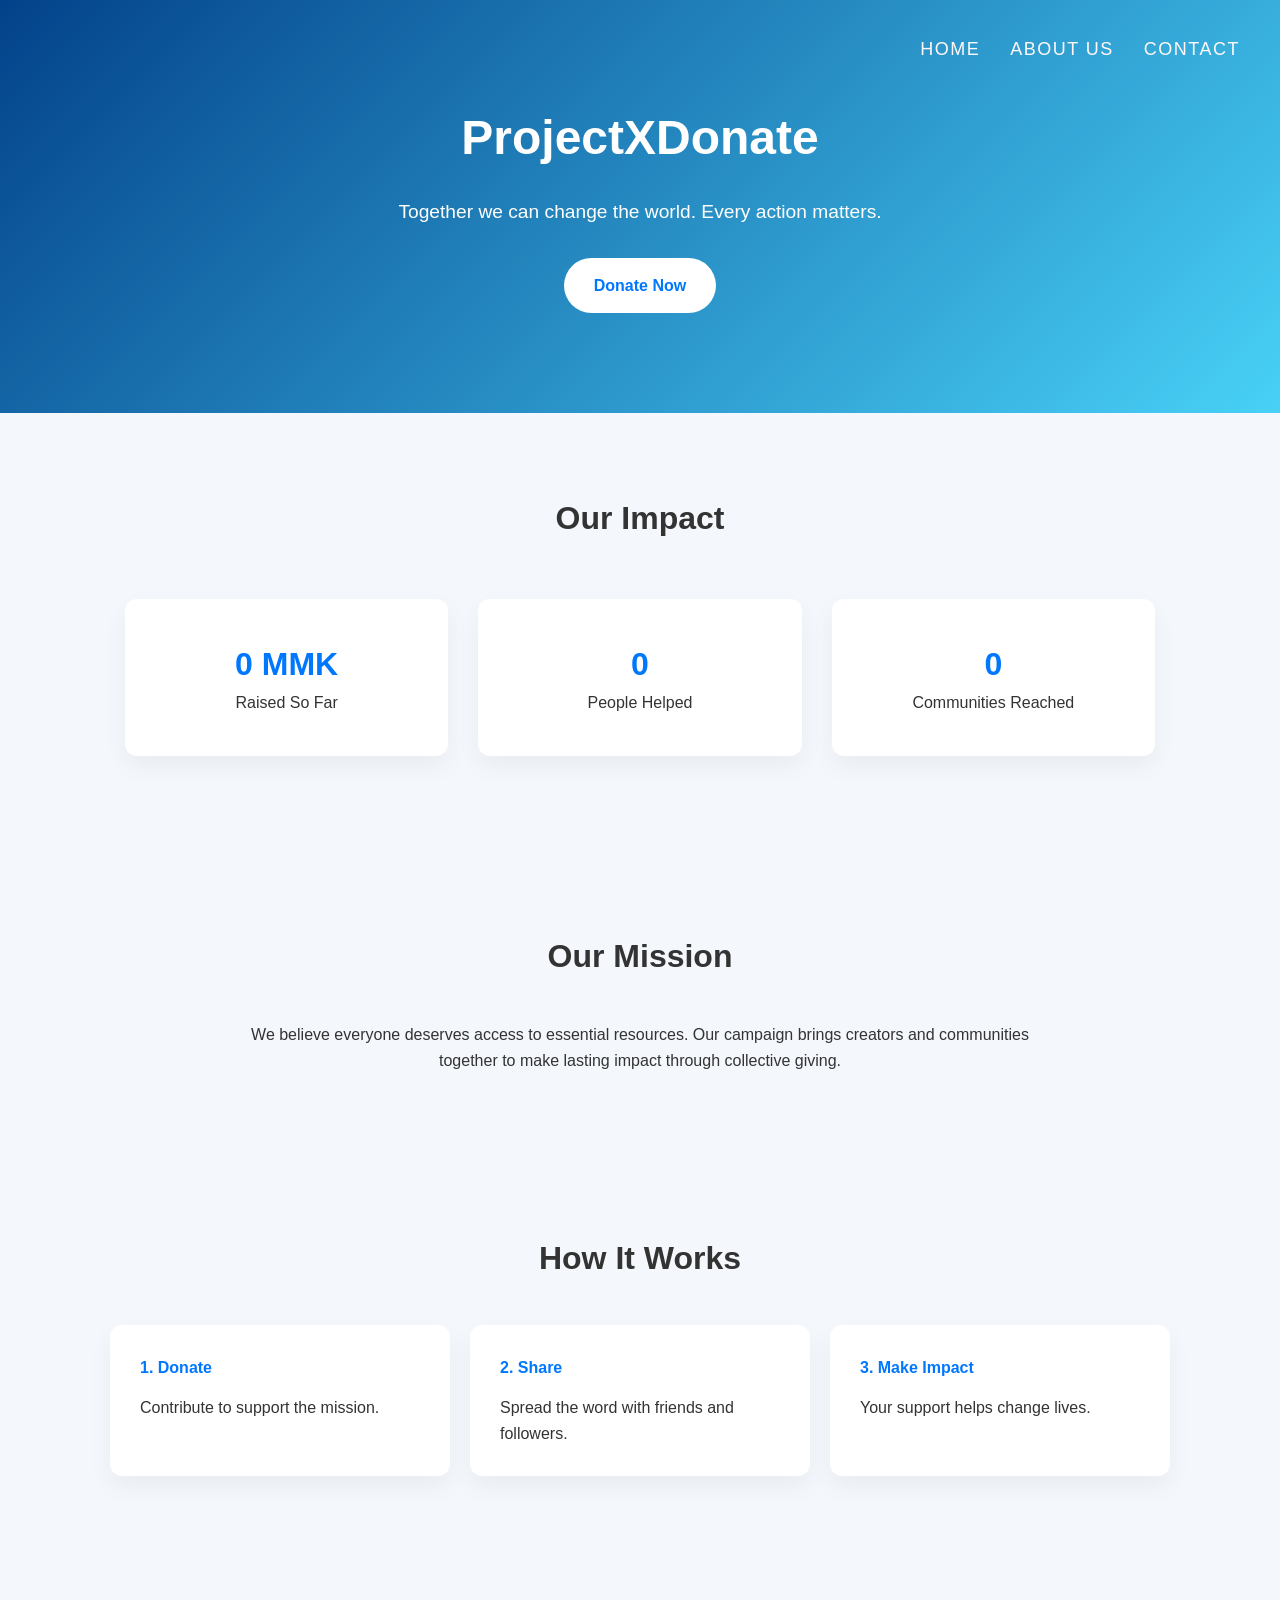
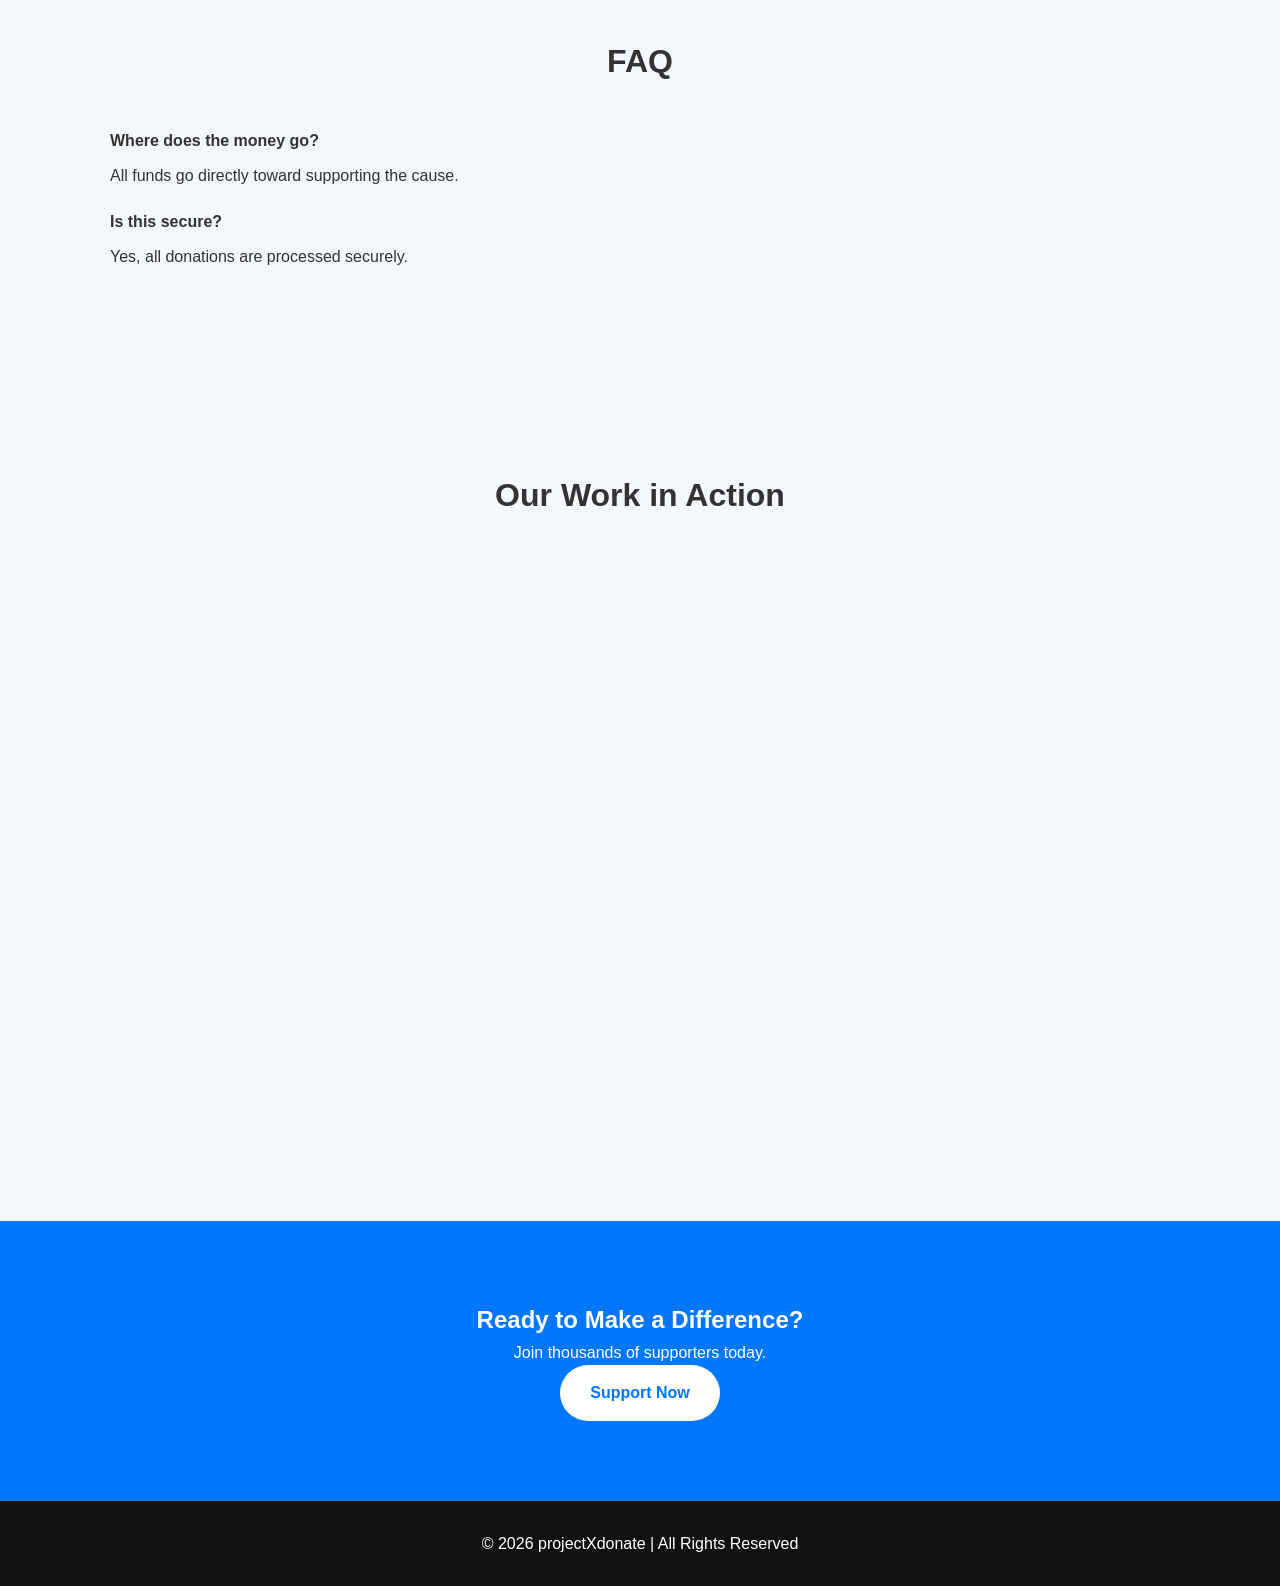
==== index.html @ af44b5db "Add files via upload" ====
<!DOCTYPE html>
<html lang="en">

<head>
    <meta http-equiv="content-type" content="text/html; charset=UTF-8">
    <meta charset="UTF-8">
    <meta name="viewport" content="width=device-width, initial-scale=1.0">
    <title>ProjectXdonate</title>
    <link rel="stylesheet" href="style.css">

</head>

<body>

    <!-- HERO -->
    <div class="hero">
        <nav class="luxury-nav">
            <a href="index.html" class="nav-link">Home</a>
            <a href="info.html" class="nav-link">About us</a>
            <a href="https://t.me/projectXdonate" class="nav-link">Contact</a>
        </nav>
        <h1>ProjectXDonate</h1>
        <p>Together we can change the world. Every action matters.</p>
        <a href="donate1.html" class="btn">Donate Now</a>
    </div>

    <!-- IMPACT -->
    <section>
        <h2>Our Impact</h2>
        <div class="stats">
            <div class="stat-box">
                <h3>0 MMK</h3>
                <p>Raised So Far</p>
            </div>
            <div class="stat-box">
                <h3>0</h3>
                <p>People Helped</p>
            </div>
            <div class="stat-box">
                <h3>0</h3>
                <p>Communities Reached</p>
            </div>
        </div>
    </section>

    <!-- MISSION -->
    <section>
        <h2>Our Mission</h2>
        <p style="text-align:center; max-width:800px; margin:auto;">
            We believe everyone deserves access to essential resources.
            Our campaign brings creators and communities together
            to make lasting impact through collective giving.
        </p>
    </section>

    <!-- HOW IT WORKS -->
    <section>
        <h2>How It Works</h2>
        <div class="cards">
            <div class="card">
                <h4>1. Donate</h4>
                <p>Contribute to support the mission.</p>
            </div>
            <div class="card">
                <h4>2. Share</h4>
                <p>Spread the word with friends and followers.</p>
            </div>
            <div class="card">
                <h4>3. Make Impact</h4>
                <p>Your support helps change lives.</p>
            </div>
        </div>
    </section>

    <!-- FAQ -->
    <section>
        <h2>FAQ</h2>

        <div class="faq-item">
            <h4>Where does the money go?</h4>
            <p>All funds go directly toward supporting the cause.</p>
        </div>

        <div class="faq-item">
            <h4>Is this secure?</h4>
            <p>Yes, all donations are processed securely.</p>
        </div>
    </section>

    <!-- IMAGE SLIDER SECTION -->
    <section class="image-slider">
        <h2>Our Work in Action</h2>

        <div class="slider-container">
            <div class="slider-cards">

                <div class="slide-card">
                    <img src="img1.jpg">
                    <div class="slide-content">
                        <h3>ProjectXdonate</h3>
                        <p>ပြိုပျက်သွားသော အိမ်ခြေများနှင့် အမိုးအကာမဲ့နေသူများအတွက် ယာယီတဲများနှင့်
                            အခြေခံလူသုံးကုန်များ ထောက်ပံ့ခြင်း။</p>

                    </div>
                </div>

                <div class="slide-card">
                    <img src="img2.jpg">
                    <div class="slide-content">
                        <h3>ProjectXdonate</h3>
                        <p>ငလျင်ကြောင့် ရေတွင်းများ ပျက်စီးသွားသော ကျေးရွာများအတွက် ရေစစ်စက်များနှင့
                            ရေသန့်စင်ဆေးပြားများ ထောက်ပံ့ရန်။</p>
                    </div>
                </div>

                <div class="slide-card">
                    <img src="img3.jpg">
                    <div class="slide-content">
                        <h3>ProjectXdonate</h3>
                        <p>ရေဘေးသင့်ဒေသများရှိ မိသားစုများအတွက် အစားအသောက်၊ ဆေးဝါးနှင့် သောက်သုံးရေ သန့်စင်မှုများ
                            ကူညီပေးရန်။</p>
                    </div>
                </div>

                <div class="slide-card">
                    <img src="img4.jpg">
                    <div class="slide-content">
                        <h3>ProjectXdonate</h3>
                        <p>ရေဘေးသင့်ဒေသများတွင် ဖြစ်ပွားတတ်သော အရေပြားရောဂါနှင့် ဝမ်းပျက်ဝမ်းလျှောရောဂါများအတွက်
                            အရေးပေါ်ဆေးဝါးများ။</p>
                    </div>

                </div>

                <div class="slide-card">
                    <img src="img5.jpg">
                    <div class="slide-content">
                        <h3>ProjectXdonate</h3>
                        <p>ကျေးလက်ဒေသမှ နွမ်းပါးသော်လည်း ပညာထူးချွန်သည့် ကလေးငယ်များ ကျောင်းဆက်တက်နိုင်ရန်
                            ပညာသင်ဆုနှင့် စာရေးကိရိယာများ ပံ့ပိုးခြင်း။</p>
                    </div>
                </div>

                <div class="slide-card">
                    <img src="img6.jpg">
                    <div class="slide-content">
                        <h3>ProjectXdonate</h3>
                        <p>ကျေးလက်ဒေသမှ ကျောင်းသားများအတွက် ဗလာစာအုပ်၊ ခဲတံနှင့် ကျောင်းဝတ်စုံအစုံအလင်
                            ထောက်ပံ့ပေးရန်။</p>
                    </div>
                </div>

            </div>
        </div>
    </section>

    <!-- CTA -->
    <div class="cta" id="donate">
        <h2>Ready to Make a Difference?</h2>
        <p>Join thousands of supporters today.</p>
        <a href="donate1.html" class="btn">Support Now</a>
    </div>

    <!-- FOOTER -->
    <footer>
        <p>© 2026 projectXdonate | All Rights Reserved</p>
    </footer>


</body>

</html>
---- style.css ----
* {
     margin: 0;
     padding: 0;
     box-sizing: border-box;
     font-family: Arial, Helvetica, sans-serif;
 }

 body {
     line-height: 1.6;
     background: #f4f7fb;
     color: #333;
 }

 /* HERO SECTION */
 .hero {
     background: linear-gradient(135deg, #03428a, #48d1f7);
     color: white;
     text-align: center;
     padding: 100px 20px;
 }

 .hero h1 {
     font-size: 3rem;
     margin-bottom: 20px;
 }

 .hero p {
     font-size: 1.2rem;
     margin-bottom: 30px;
 }

 .btn {
     display: inline-block;
     padding: 15px 30px;
     background: white;
     color: #0077ff;
     text-decoration: none;
     border-radius: 50px;
     font-weight: bold;
     transition: 0.3s;
 }

 .btn:hover {
     background: #333;
     color: white;
 }

 /* SECTION GENERAL */
 section {
     padding: 80px 20px;
     max-width: 1100px;
     margin: auto;
 }

 section h2 {
     text-align: center;
     margin-bottom: 40px;
     font-size: 2rem;
 }

 /* IMPACT */
 .stats {
     display: flex;
     justify-content: space-around;
     flex-wrap: wrap;
     text-align: center;
 }

 .stat-box {
     background: white;
     padding: 40px;
     margin: 15px;
     border-radius: 12px;
     box-shadow: 0 10px 25px rgba(0, 0, 0, 0.05);
     flex: 1 1 250px;
 }

 .stat-box h3 {
     font-size: 2rem;
     color: #0077ff;
 }

 /* HOW IT WORKS */
 .cards {
     display: flex;
     flex-wrap: wrap;
     gap: 20px;
 }

 .card {
     background: white;
     padding: 30px;
     border-radius: 12px;
     flex: 1 1 300px;
     box-shadow: 0 10px 25px rgba(0, 0, 0, 0.05);
 }

 .card h4 {
     margin-bottom: 15px;
     color: #0077ff;
 }

 /* FAQ */
 .faq-item {
     margin-bottom: 20px;
 }

 .faq-item h4 {
     margin-bottom: 10px;
 }

 /* CTA SECTION */
 .cta {
     background: #0077ff;
     color: white;
     text-align: center;
     padding: 80px 20px;
 }

 .cta .btn {
     background: white;
     color: #0077ff;
 }

 /* FOOTER */
 footer {
     text-align: center;
     padding: 30px;
     background: #111;
     color: white;
 }

 /* RESPONSIVE */
 @media(max-width: 768px) {

     .stats,
     .cards {
         flex-direction: column;
         align-items: center;
     }

     .hero h1 {
         font-size: 2.2rem;
     }
 }

 /* ============================= */
 /* IMAGE SLIDER */
 /* ============================= */

 .image-slider {
     text-align: center;
     padding: 100px 20px;
 }

 .slider-container {
     position: relative;
     width: 1000px;
     height: 500px;
     margin: 50px auto;
     overflow: hidden;
 }

 .slider-cards {
     position: relative;
     width: 100%;
     height: 100%;
 }

 .slide-card {
     position: absolute;
     width: 100%;
     height: 100%;
     border-radius: 20px;
     overflow: hidden;
     box-shadow: 0 25px 50px rgba(0, 0, 0, 0.25);
     animation: autoSlide 30s infinite;
     opacity: 0;
 }

 .slide-card img {
     width: 100%;
     height: 100%;
     object-fit: cover;
 }

 /* Stagger delays */
 .slide-card:nth-child(1) {
     animation-delay: 0s;
 }

 .slide-card:nth-child(2) {
     animation-delay: 5s;
 }

 .slide-card:nth-child(3) {
     animation-delay: 10s;
 }

 .slide-card:nth-child(4) {
     animation-delay: 15s;
 }

 .slide-card:nth-child(5) {
     animation-delay: 20s;
 }

 .slide-card:nth-child(6) {
     animation-delay: 25s;
 }

 /* Animation */
 @keyframes autoSlide {
     0% {
         transform: translateX(500px) scale(0.8);
         opacity: 0;
         z-index: 1;
     }

     10% {
         transform: translateX(250px) scale(0.9);
         opacity: 1;
         z-index: 3;
     }

     20% {
         transform: translateX(0) scale(1);
         opacity: 1;
         z-index: 5;
     }

     35% {
         transform: translateX(-500px) scale(0.8);
         opacity: 0;
         z-index: 1;
     }

     100% {
         transform: translateX(-500px) scale(0.8);
         opacity: 0;
         z-index: 1;
     }
 }

 /* Responsive */
 @media(max-width: 1100px) {
     .slider-container {
         width: 90%;
         height: 400px;
     }
 }

 @media(max-width: 768px) {
     .slider-container {
         height: 300px;
     }
 }

 /* Make slide relative */
 .slide-card {
     position: absolute;
 }

 /* Dark overlay */
 .slide-card::after {
     content: "";
     position: absolute;
     inset: 0;
     background: linear-gradient(to right, rgba(0, 0, 0, 0.6), rgba(0, 0, 0, 0.1));
 }

 /* Content positioning */
 .slide-content {
     position: absolute;
     top: 50%;
     left: 60px;
     transform: translateY(-50%);
     color: white;
     z-index: 10;
     max-width: 400px;
 }

 .slide-content h3 {
     font-size: 40px;
     margin-bottom: 15px;
 }

 .slide-content p {
     margin-bottom: 20px;
     font-size: 16px;
 }

 .slide-btn {
     display: inline-block;
     padding: 10px 20px;
     background: white;
     color: #0077ff;
     text-decoration: none;
     border-radius: 6px;
     font-weight: bold;
     transition: 0.3s;
 }

 .slide-btn:hover {
     background: #0077ff;
     color: white;
 }

 .luxury-nav {
     display: flex;
     gap: 30px;
     padding: 20px;
 }

 .nav-link {
     text-decoration: none;
     color: #fff8f8;
     font-size: 18px;
     font-weight: 500;
     letter-spacing: 1.5px;
     text-transform: uppercase;
     position: relative;
     transition: color 0.3s ease;
 }

 .nav-link:hover {
     color: rgb(8, 8, 8);
 }

 .nav-link::after {
     content: '';
     position: absolute;
     width: 0;
     height: 2px;
     bottom: -5px;
     left: 50%;
     background-color: rgb(2, 2, 2);
     transition: all 0.3s ease-in-out;
     transform: translateX(-50%);
 }

 .nav-link:hover::after {
     width: 100%;
 }

 .luxury-nav {
     position: absolute;
     top: 15px;
     right: 20px;
 }

 .team-section {
     padding: 80px 20px;
     background: #f4f7fb;
     text-align: center;
 }

 .section-title {
     font-size: 40px;
     margin-bottom: 60px;
     background: linear-gradient(to right, #2f80ed, #56ccf2);
     -webkit-background-clip: text;
     color: transparent;
 }

 .team-grid {
     display: grid;
     grid-template-columns: repeat(4, 1fr);
     gap: 30px;
     max-width: 1200px;
     margin: auto;
 }

 .team-card {
     background: white;
     padding: 30px 20px;
     border-radius: 20px;
     box-shadow: 0 10px 25px rgba(0, 0, 0, 0.08);
     transition: 0.4s ease;
 }

 .team-card:hover {
     transform: translateY(-12px);
     box-shadow: 0 15px 35px rgba(0, 0, 0, 0.15);
 }

 .team-card img {
     width: 110px;
     height: 110px;
     border-radius: 50%;
     object-fit: cover;
     margin-bottom: 20px;
     border: 4px solid #2f80ed;
 }

 .team-card h3 {
     margin: 10px 0 5px;
 }

 .team-card span {
     display: block;
     color: #2f80ed;
     font-weight: 600;
     margin-bottom: 12px;
 }

 .team-card p {
     font-size: 14px;
     color: #555;
 }

 @media (max-width: 1000px) {
     .team-grid {
         grid-template-columns: repeat(2, 1fr);
     }
 }

 @media (max-width: 600px) {
     .team-grid {
         grid-template-columns: 1fr;
     }
 }
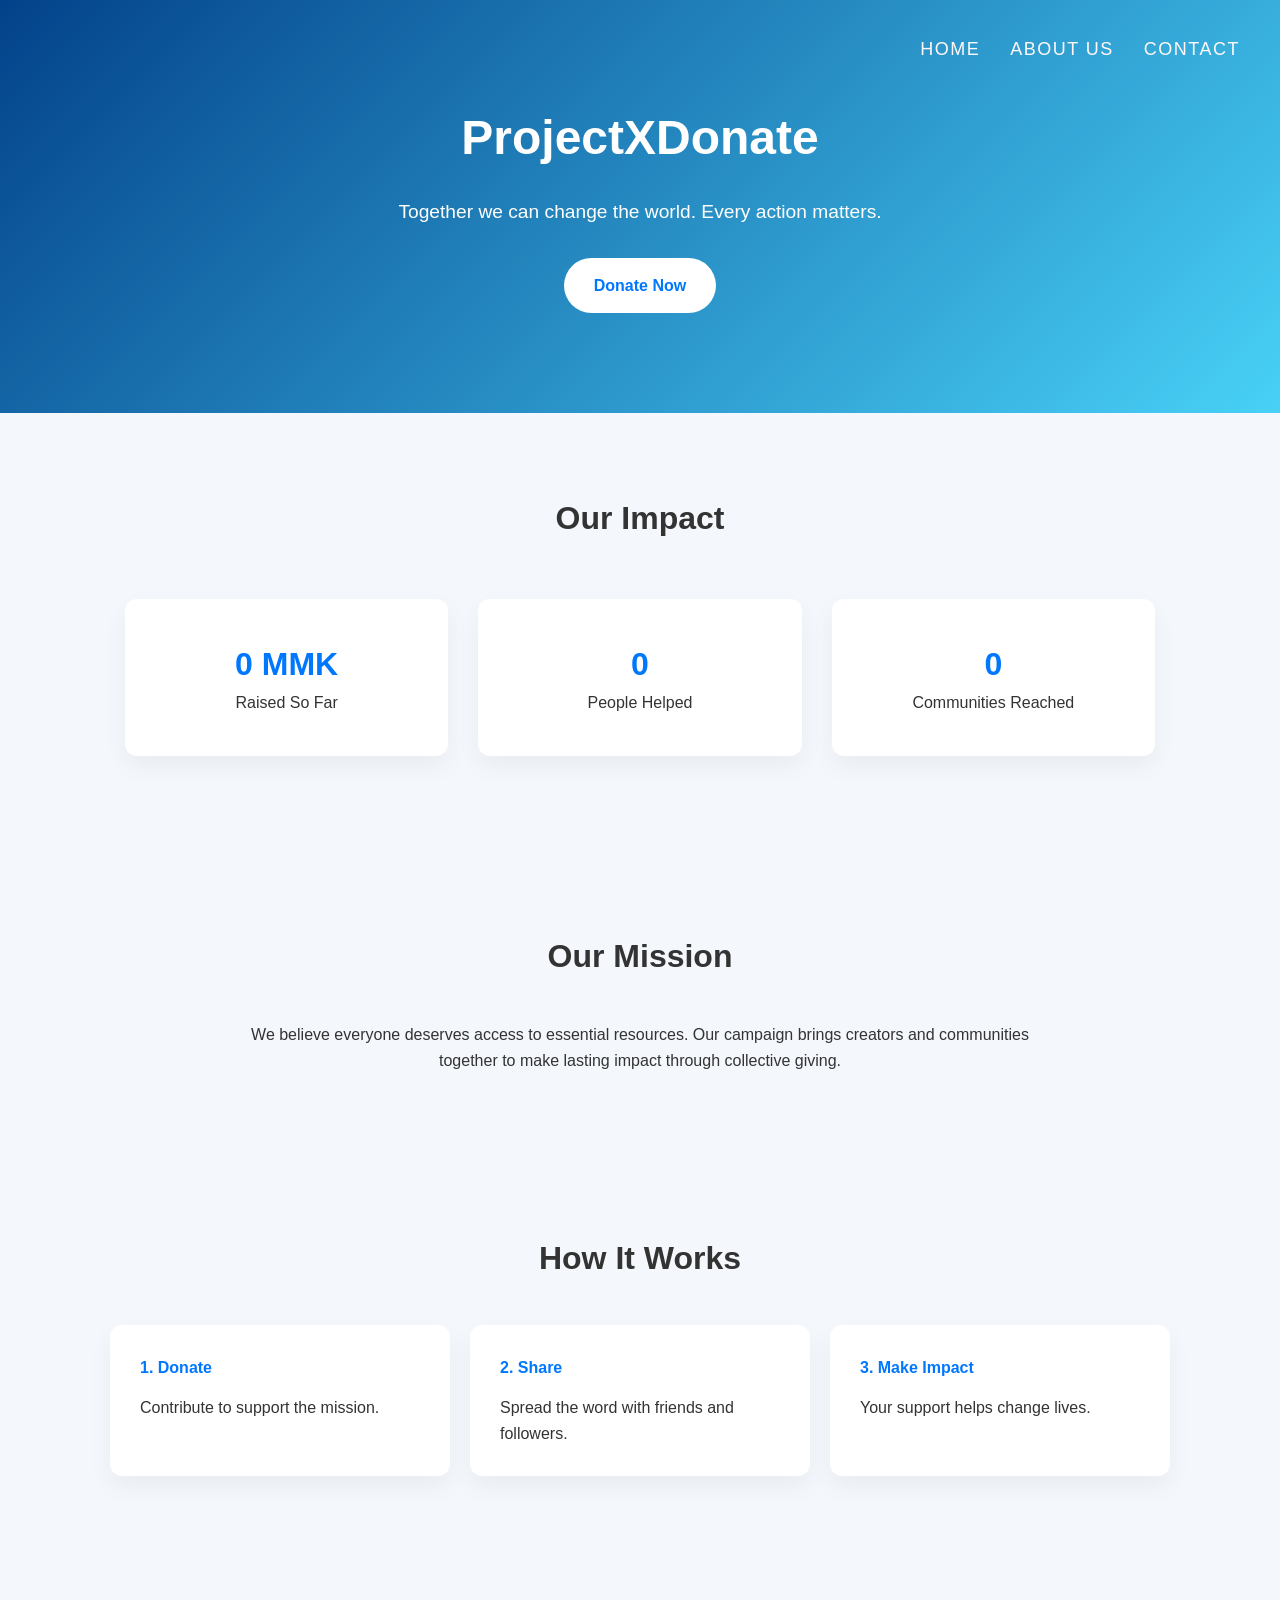
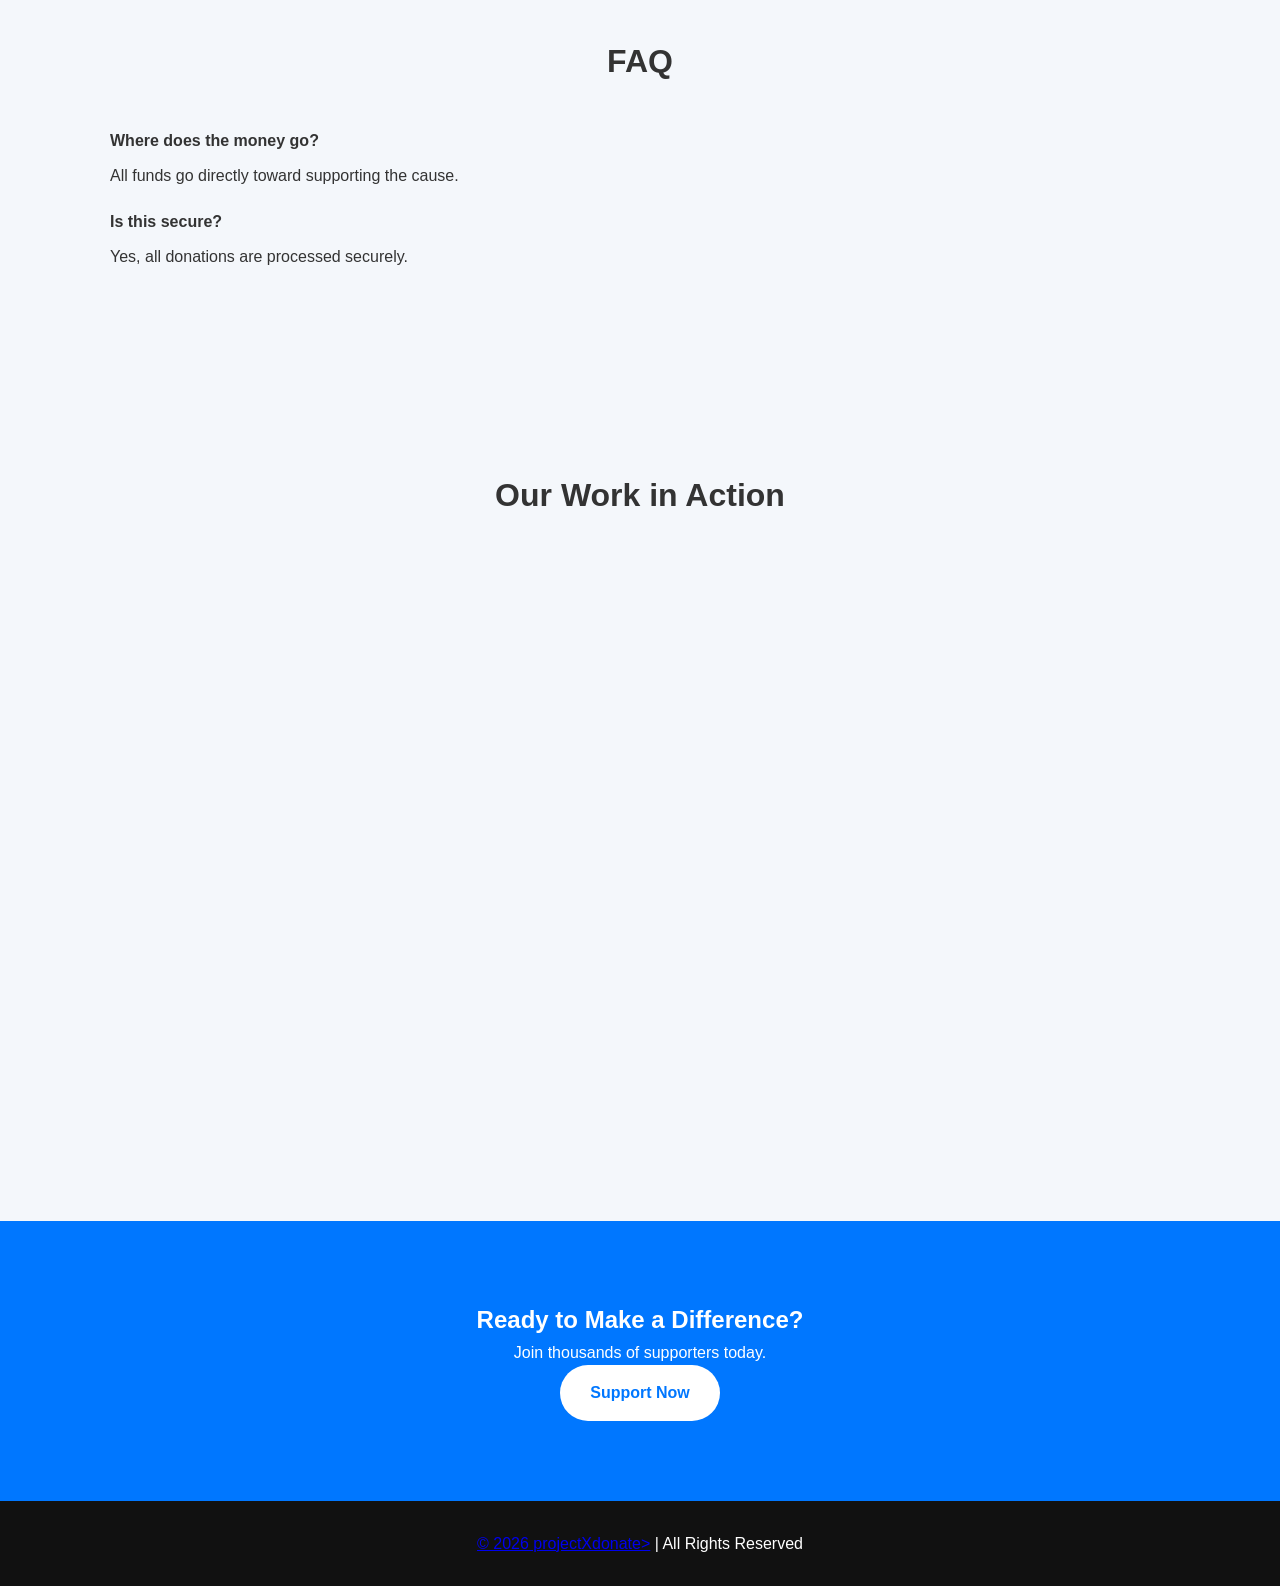
==== commit 7119f2e2: "Fix HTML encoding issues in index.html" ====
--- a/index.html
+++ b/index.html
@@ -163,10 +163,11 @@
 
     <!-- FOOTER -->
     <footer>
-        <p>© 2026 projectXdonate | All Rights Reserved</p>
+        <p><a href="mailto:myata0745@gmail.com">&copy; 2026 projectXdonate></a>  | All Rights Reserved</p>
     </footer>
 
 
 </body>
 
-</html>+
+</html>
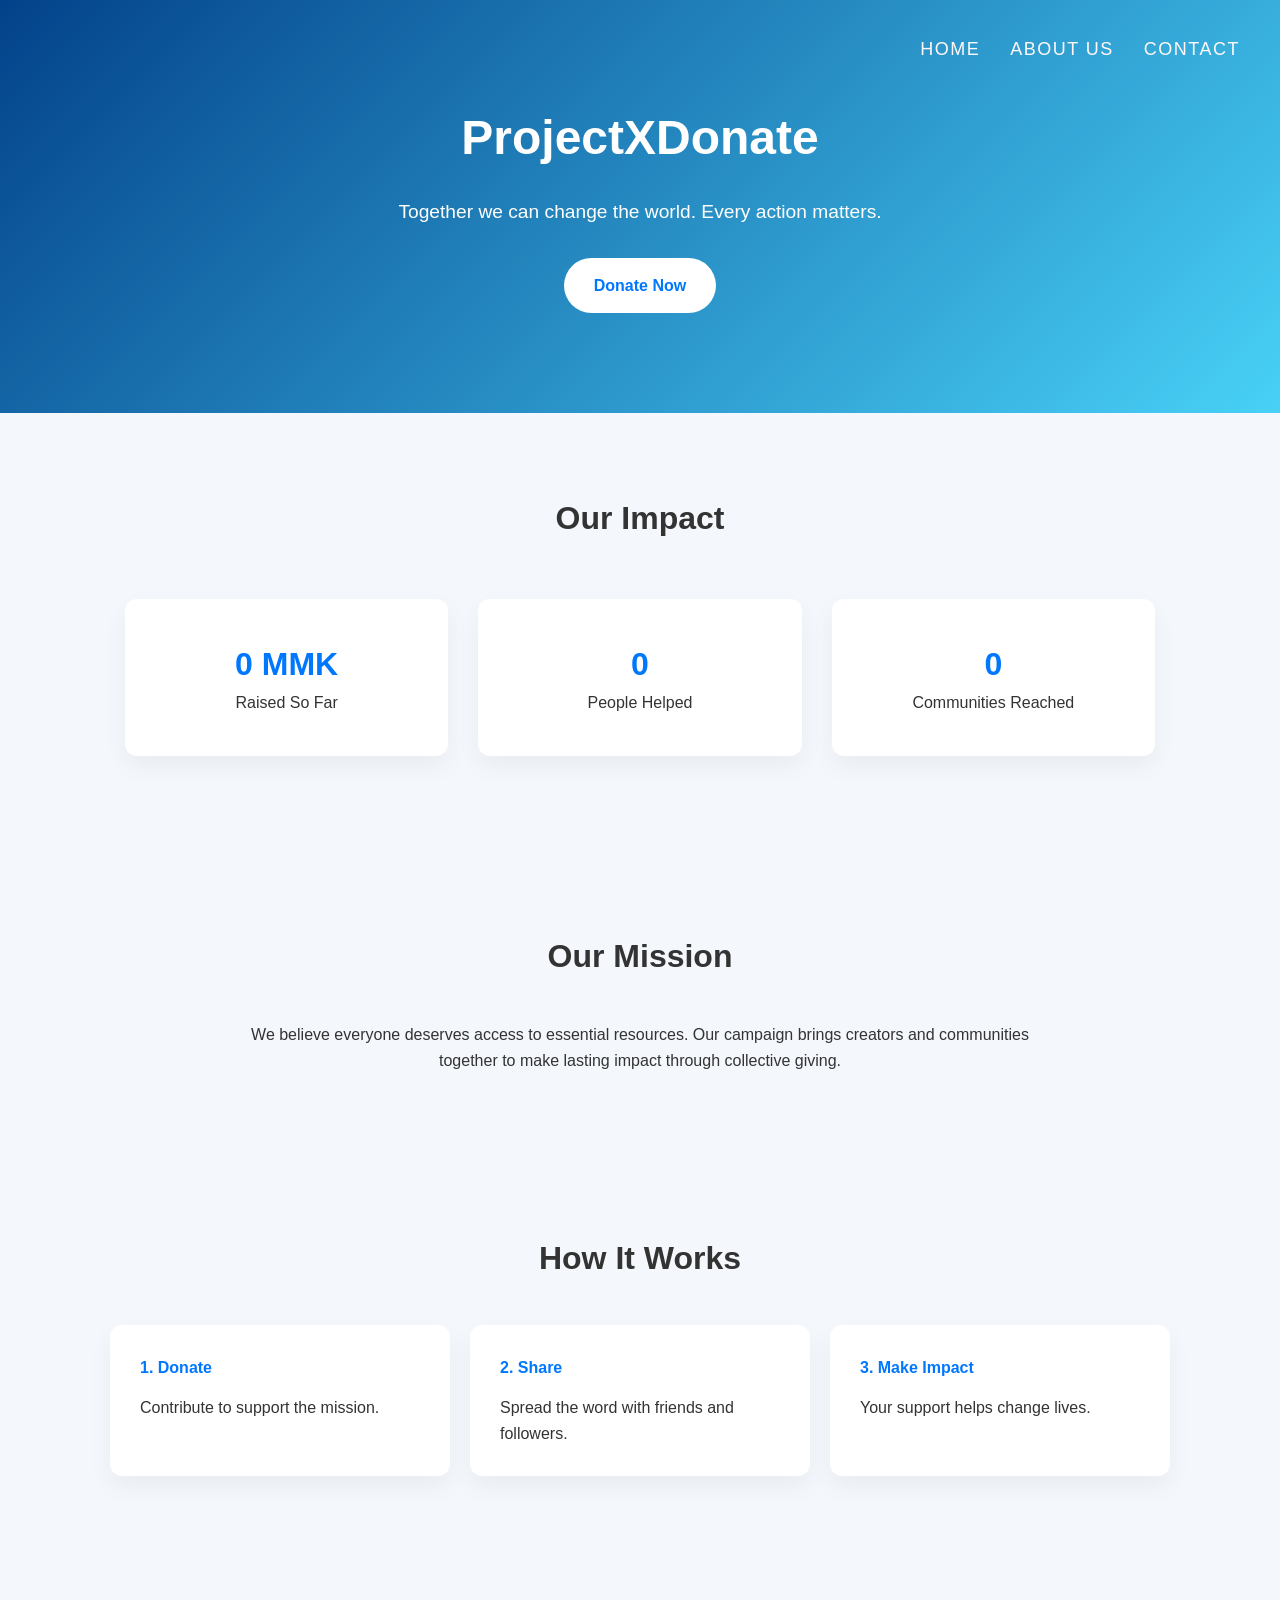
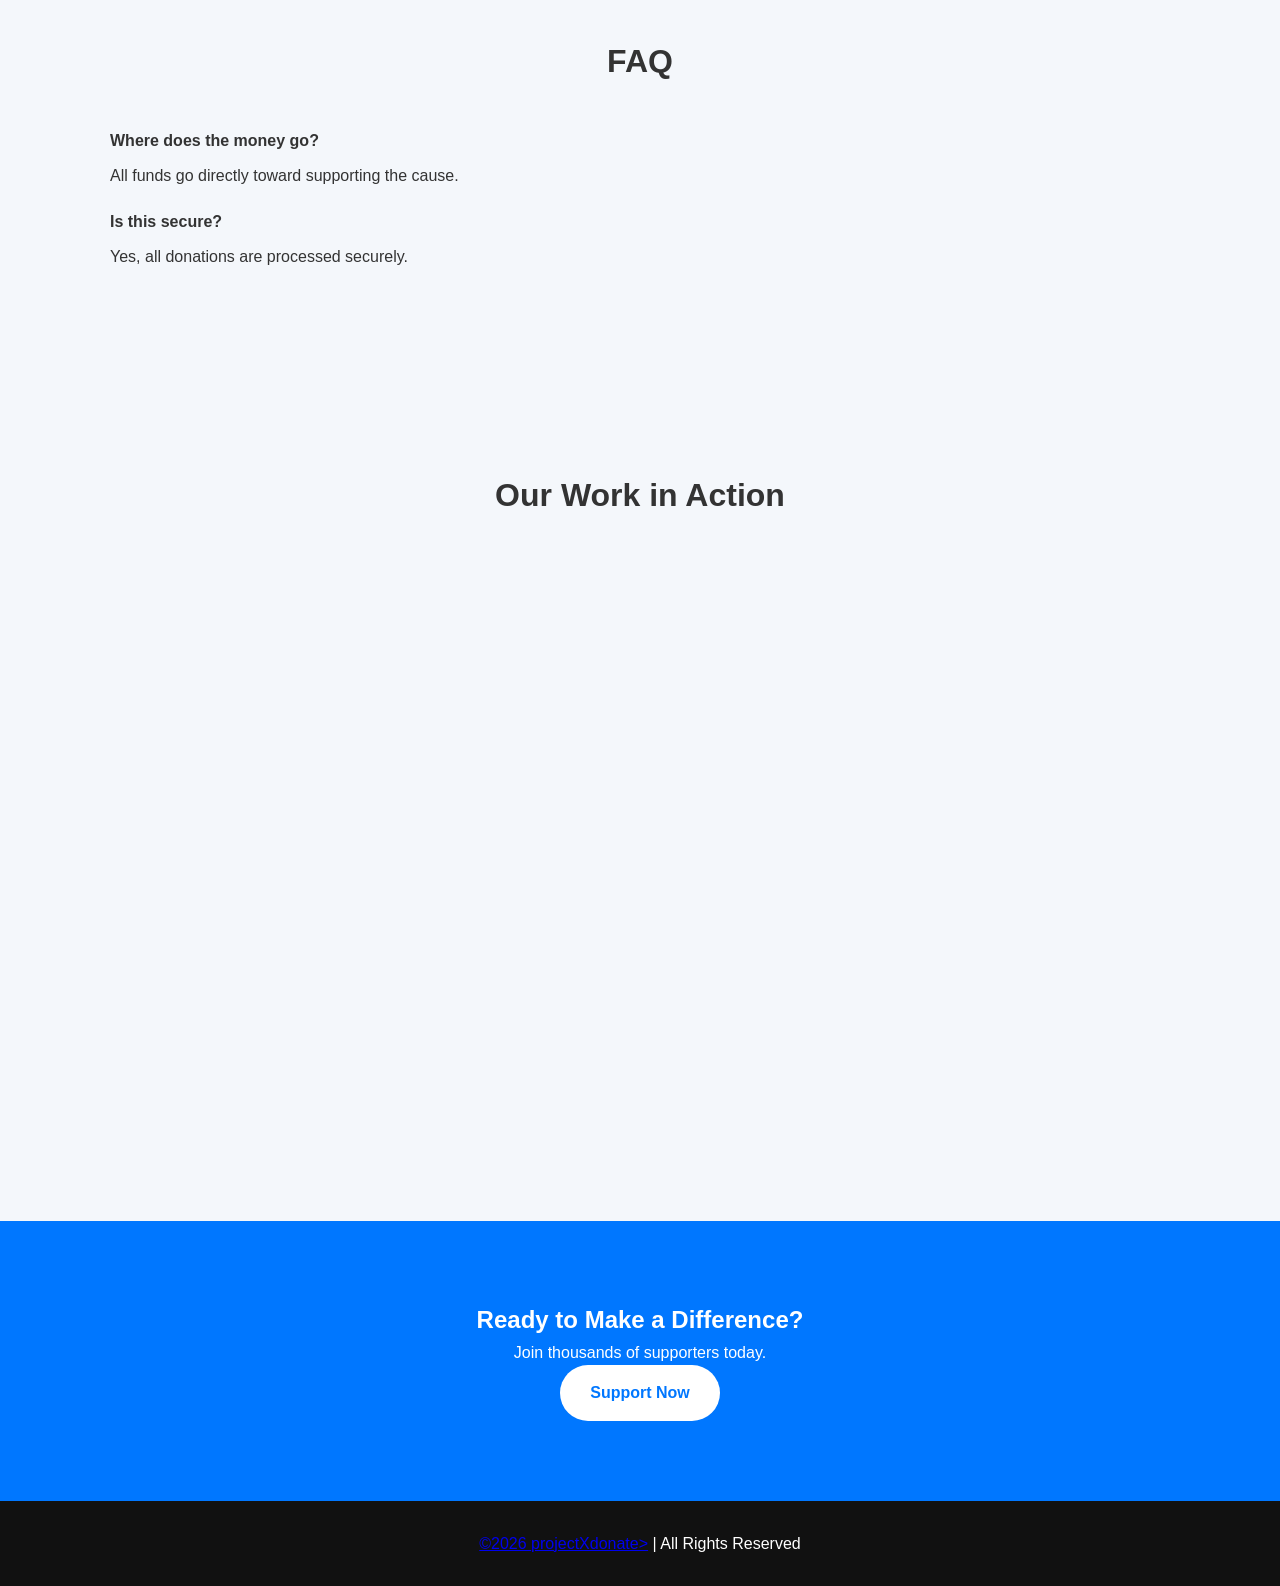
==== commit 8f10b310: "Add files via upload" ====
--- a/index.html
+++ b/index.html
@@ -127,7 +127,7 @@
                     <div class="slide-content">
                         <h3>ProjectXdonate</h3>
                         <p>ရေဘေးသင့်ဒေသများတွင် ဖြစ်ပွားတတ်သော အရေပြားရောဂါနှင့် ဝမ်းပျက်ဝမ်းလျှောရောဂါများအတွက်
-                            အရေးပေါ်ဆေးဝါးများ။</p>
+                            အရေးပေါ်ဆေးဝါးများ ကူညီပေးရန်။</p>
                     </div>
 
                 </div>
@@ -163,11 +163,10 @@
 
     <!-- FOOTER -->
     <footer>
-        <p><a href="mailto:myata0745@gmail.com">&copy; 2026 projectXdonate></a>  | All Rights Reserved</p>
+        <p><a href="mailto:myata0745@gmail.com">&copy;2026 projectXdonate></a> | All Rights Reserved</p>
     </footer>
 
 
 </body>
 
-
-</html>
+</html>
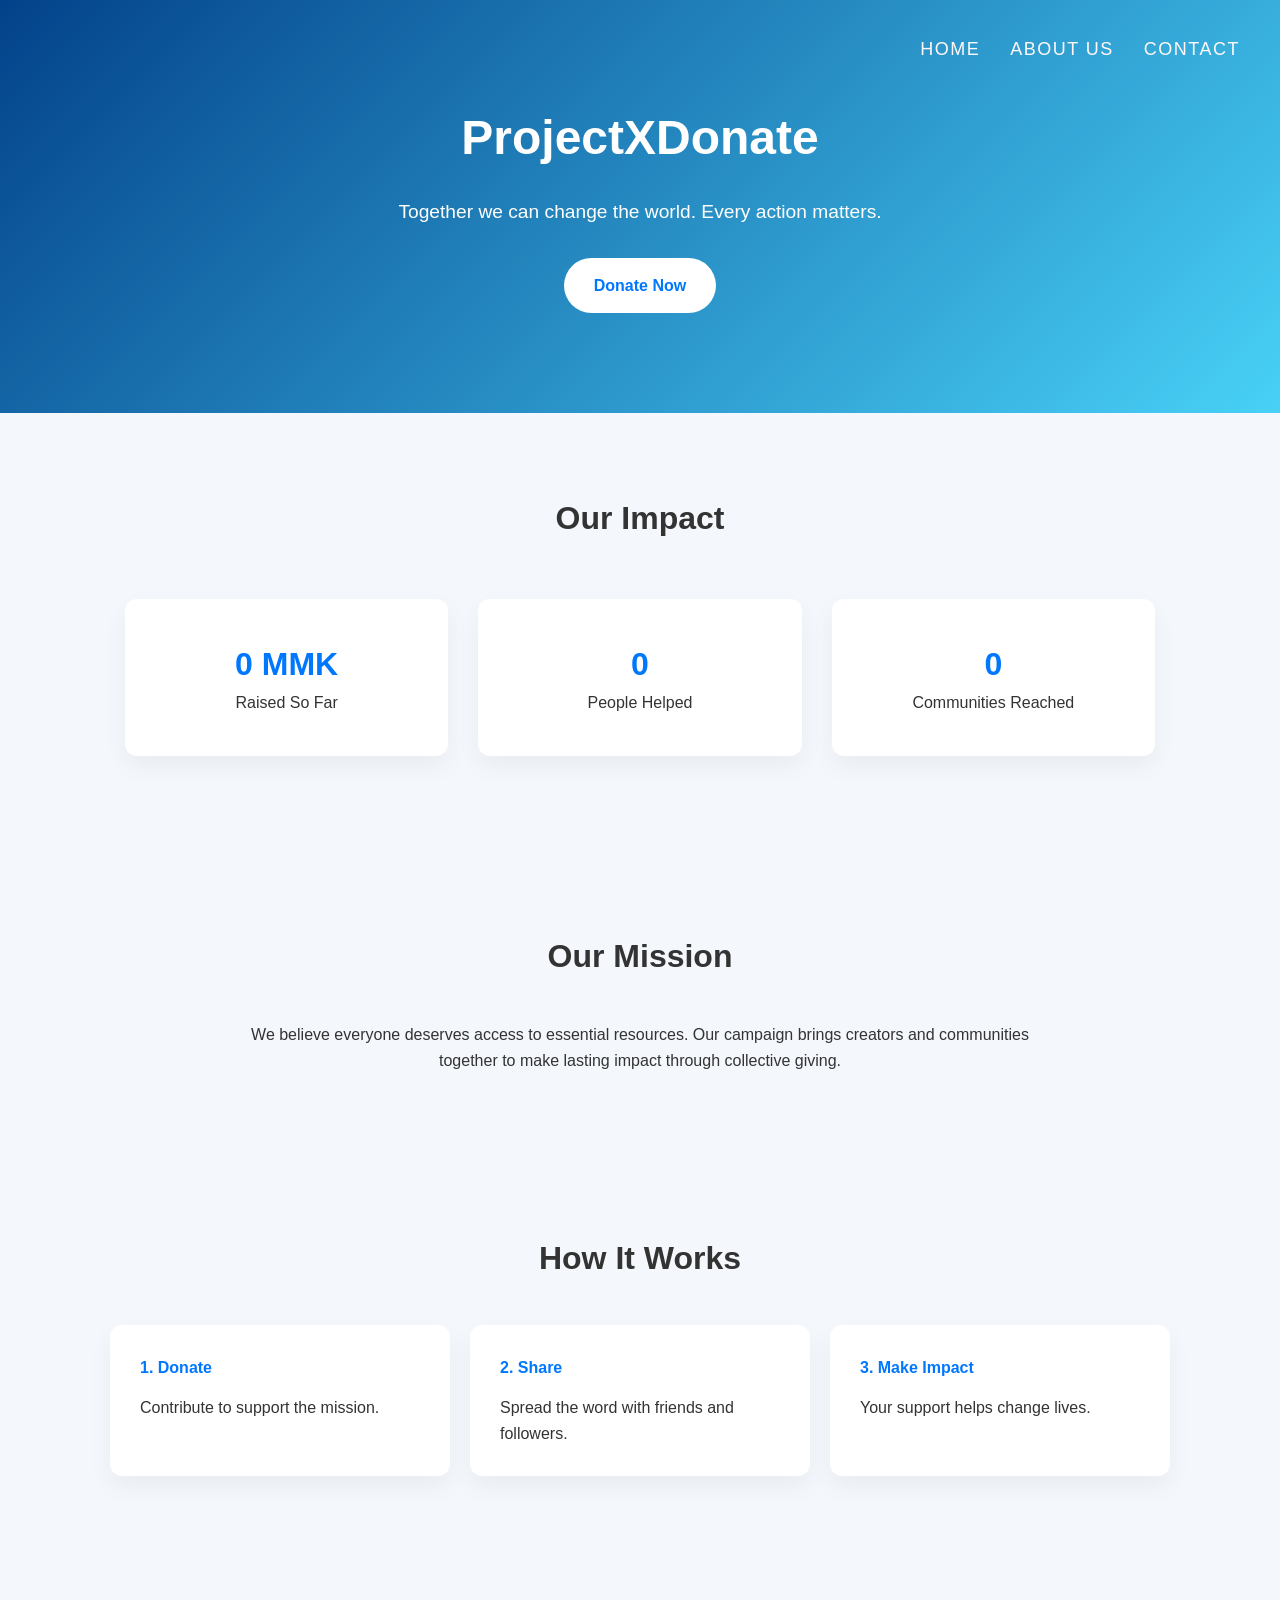
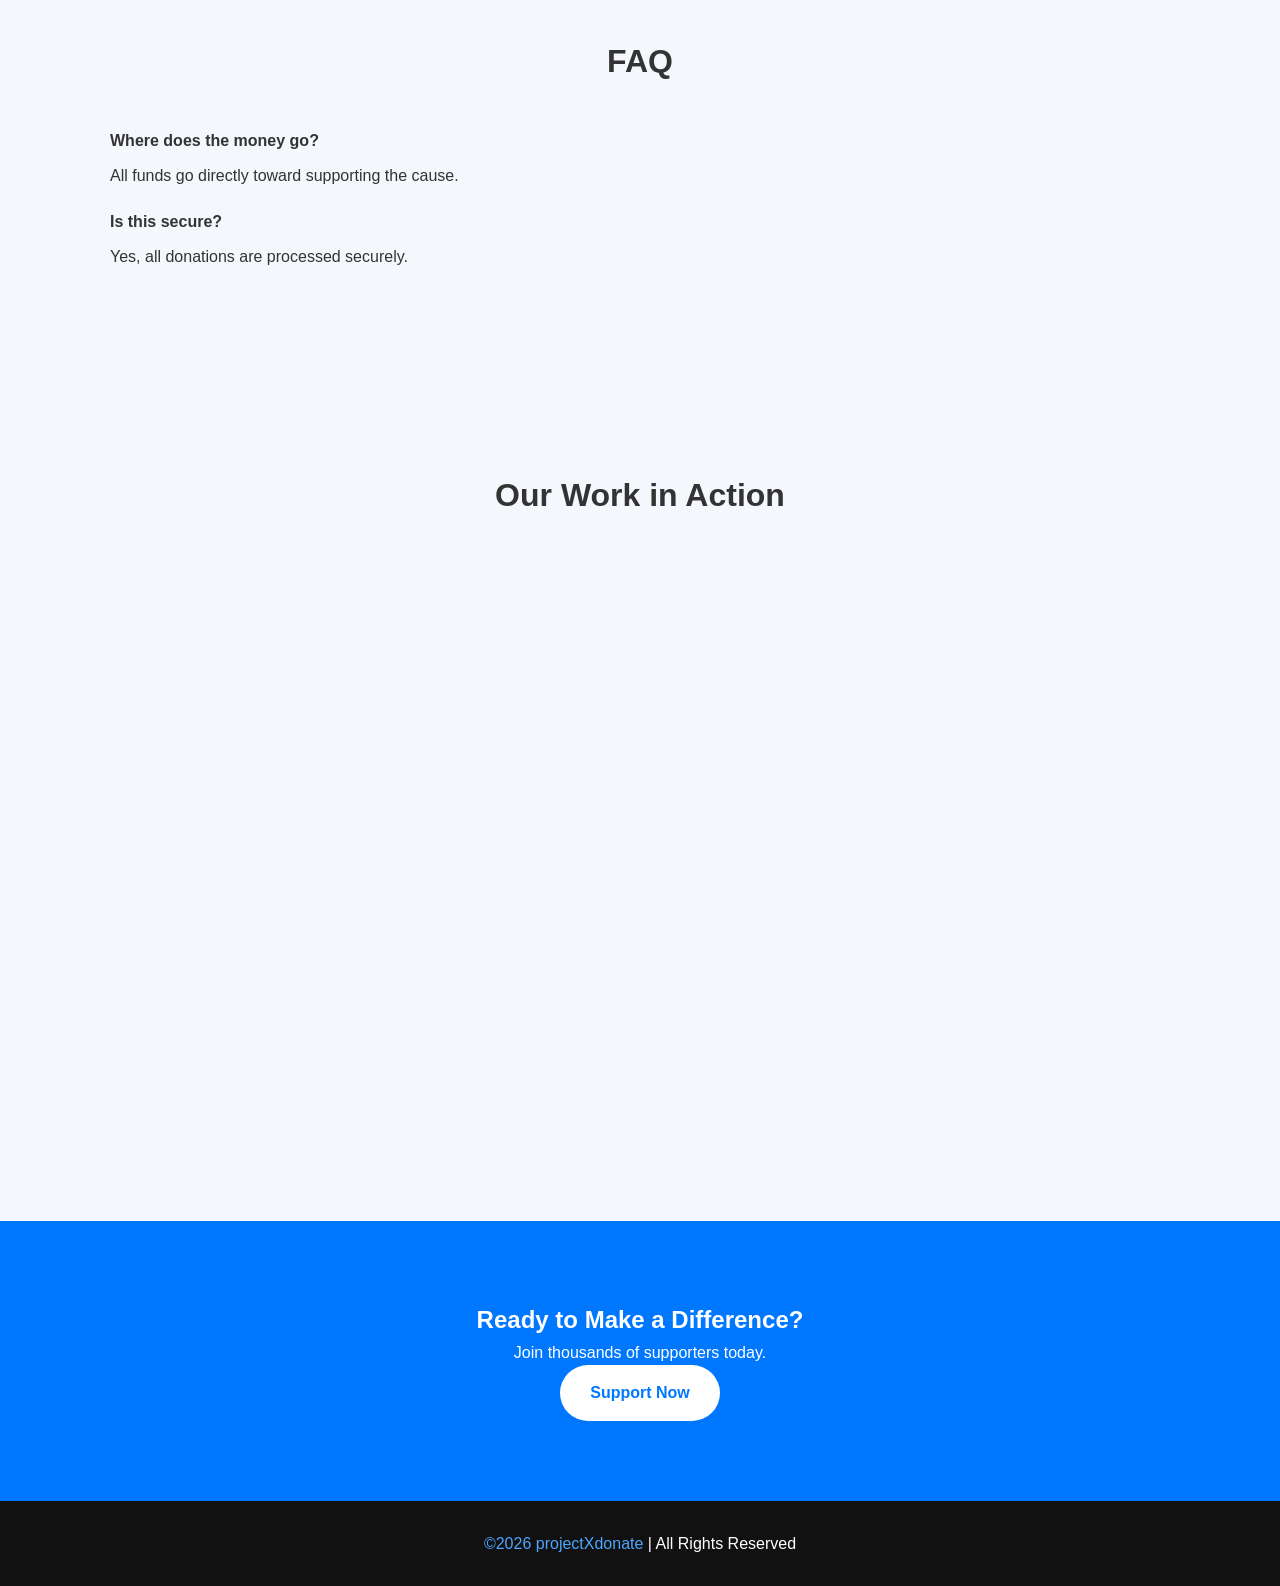
==== commit 211b2e6d: "Add files via upload" ====
--- a/index.html
+++ b/index.html
@@ -163,7 +163,8 @@
 
     <!-- FOOTER -->
     <footer>
-        <p><a href="mailto:myata0745@gmail.com">&copy;2026 projectXdonate></a> | All Rights Reserved</p>
+        <p><a class="footer-link" href="mailto:myata0745@gmail.com">&copy;2026 projectXdonate</a> | All Rights Reserved
+        </p>
     </footer>
 
 
--- a/style.css
+++ b/style.css
@@ -419,4 +419,25 @@
      .team-grid {
          grid-template-columns: 1fr;
      }
+ }
+
+ .footer-link {
+     position: relative;
+     text-decoration: none;
+     color: #4da6ff;
+ }
+
+ .footer-link::after {
+     content: "";
+     position: absolute;
+     width: 0%;
+     height: 2px;
+     left: 0;
+     bottom: -4px;
+     background: #4da6ff;
+     transition: 0.3s;
+ }
+
+ .footer-link:hover::after {
+     width: 100%;
  }
